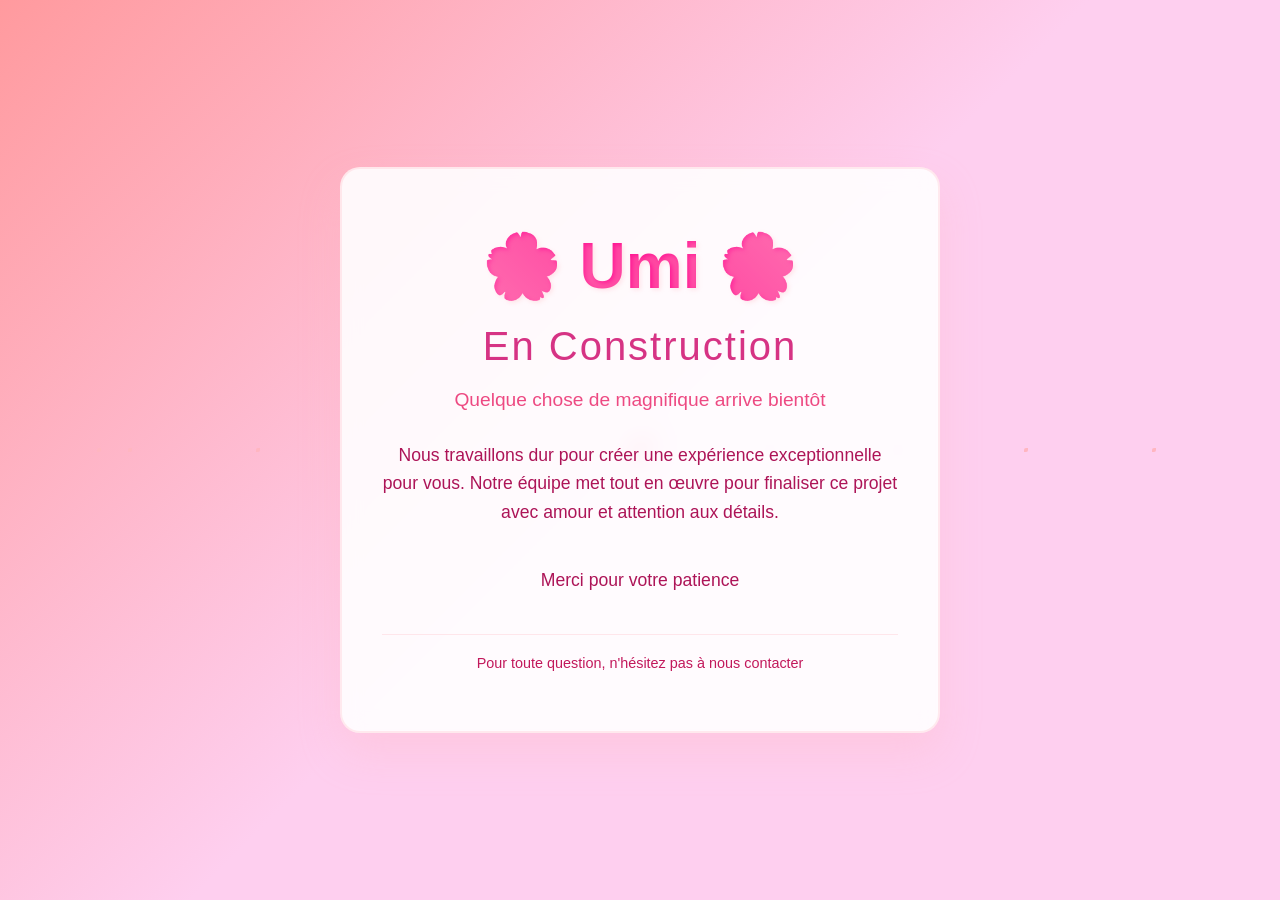
==== index.html @ a0eea5e6 "meta" ====
<!DOCTYPE html>
<html lang="fr">
	<head>
		<meta charset="UTF-8" />
		<meta name="viewport" content="width=device-width, initial-scale=1.0" />
		<title>Umi - En Construction</title>
		<style>
			* {
				margin: 0;
				padding: 0;
				box-sizing: border-box;
			}

			body {
				font-family: "Arial", sans-serif;
				background: linear-gradient(
					135deg,
					#ff9a9e 0%,
					#fecfef 50%,
					#fecfef 100%
				);
				min-height: 100vh;
				display: flex;
				align-items: center;
				justify-content: center;
				overflow: hidden;
				position: relative;
			}

			/* Cerisiers en fleurs animés */
			.cherry-blossom {
				position: absolute;
				width: 4px;
				height: 4px;
				background: #ffb6c1;
				border-radius: 50% 0 50% 0;
				animation: fall 10s linear infinite;
			}

			@keyframes fall {
				0% {
					transform: translateY(-100vh) rotate(0deg);
					opacity: 1;
				}
				100% {
					transform: translateY(100vh) rotate(360deg);
					opacity: 0;
				}
			}

			.container {
				text-align: center;
				background: rgba(255, 255, 255, 0.9);
				padding: 60px 40px;
				border-radius: 20px;
				box-shadow: 0 20px 40px rgba(255, 182, 193, 0.3);
				backdrop-filter: blur(10px);
				border: 2px solid rgba(255, 192, 203, 0.3);
				max-width: 600px;
				width: 90%;
				position: relative;
				z-index: 10;
			}

			.logo {
				font-size: 4rem;
				font-weight: bold;
				background: linear-gradient(45deg, #ff69b4, #ff1493, #ff69b4);
				-webkit-background-clip: text;
				-webkit-text-fill-color: transparent;
				background-clip: text;
				margin-bottom: 20px;
				text-shadow: 2px 2px 4px rgba(255, 182, 193, 0.3);
			}

			.title {
				font-size: 2.5rem;
				color: #d63384;
				margin-bottom: 20px;
				font-weight: 300;
				letter-spacing: 2px;
			}

			.subtitle {
				font-size: 1.2rem;
				color: #e91e63;
				margin-bottom: 30px;
				opacity: 0.8;
			}

			.construction-text {
				font-size: 1.1rem;
				color: #ad1457;
				line-height: 1.6;
				margin-bottom: 40px;
			}

			.loading-dots {
				display: inline-block;
			}

			.loading-dots::after {
				content: "";
				animation: dots 2s infinite;
			}

			@keyframes dots {
				0%,
				20% {
					content: "";
				}
				40% {
					content: ".";
				}
				60% {
					content: "..";
				}
				80%,
				100% {
					content: "...";
				}
			}

			.flower {
				position: absolute;
				width: 30px;
				height: 30px;
				background: radial-gradient(circle, #ffb6c1 0%, #ff69b4 100%);
				border-radius: 50% 0 50% 0;
				animation: float 6s ease-in-out infinite;
			}

			.flower:nth-child(1) {
				top: 10%;
				left: 10%;
				animation-delay: 0s;
			}

			.flower:nth-child(2) {
				top: 20%;
				right: 15%;
				animation-delay: 2s;
			}

			.flower:nth-child(3) {
				bottom: 15%;
				left: 20%;
				animation-delay: 4s;
			}

			.flower:nth-child(4) {
				bottom: 25%;
				right: 10%;
				animation-delay: 1s;
			}

			@keyframes float {
				0%,
				100% {
					transform: translateY(0px) rotate(0deg);
				}
				50% {
					transform: translateY(-20px) rotate(180deg);
				}
			}

			.contact-info {
				font-size: 0.9rem;
				color: #c2185b;
				margin-top: 30px;
				padding-top: 20px;
				border-top: 1px solid rgba(255, 182, 193, 0.3);
			}

			@media (max-width: 768px) {
				.container {
					padding: 40px 20px;
					margin: 20px;
				}

				.logo {
					font-size: 3rem;
				}

				.title {
					font-size: 2rem;
				}
			}
		</style>
	</head>
	<body>
		<!-- Pétales de cerisier animés -->
		<div
			class="cherry-blossom"
			style="left: 10%; animation-delay: 0s"
		></div>
		<div
			class="cherry-blossom"
			style="left: 20%; animation-delay: 2s"
		></div>
		<div
			class="cherry-blossom"
			style="left: 30%; animation-delay: 4s"
		></div>
		<div
			class="cherry-blossom"
			style="left: 40%; animation-delay: 6s"
		></div>
		<div
			class="cherry-blossom"
			style="left: 50%; animation-delay: 8s"
		></div>
		<div
			class="cherry-blossom"
			style="left: 60%; animation-delay: 1s"
		></div>
		<div
			class="cherry-blossom"
			style="left: 70%; animation-delay: 3s"
		></div>
		<div
			class="cherry-blossom"
			style="left: 80%; animation-delay: 5s"
		></div>
		<div
			class="cherry-blossom"
			style="left: 90%; animation-delay: 7s"
		></div>

		<!-- Fleurs décoratives -->
		<div class="flower"></div>
		<div class="flower"></div>
		<div class="flower"></div>
		<div class="flower"></div>

		<div class="container">
			<div class="logo">🌸 Umi 🌸</div>
			<h1 class="title">En Construction</h1>
			<p class="subtitle">Quelque chose de magnifique arrive bientôt</p>
			<p class="construction-text">
				Nous travaillons dur pour créer une expérience exceptionnelle
				pour vous. Notre équipe met tout en œuvre pour finaliser ce
				projet avec amour et attention aux détails.
			</p>
			<p class="construction-text">
				Merci pour votre patience<span class="loading-dots"></span>
			</p>
			<div class="contact-info">
				<p>Pour toute question, n'hésitez pas à nous contacter</p>
			</div>
		</div>

		<script>
			// Créer plus de pétales de cerisier dynamiquement
			function createCherryBlossom() {
				const blossom = document.createElement("div");
				blossom.className = "cherry-blossom";
				blossom.style.left = Math.random() * 100 + "%";
				blossom.style.animationDelay = Math.random() * 10 + "s";
				blossom.style.animationDuration = Math.random() * 5 + 8 + "s";
				document.body.appendChild(blossom);

				// Supprimer l'élément après l'animation
				setTimeout(() => {
					blossom.remove();
				}, 15000);
			}

			// Créer de nouveaux pétales toutes les 2 secondes
			setInterval(createCherryBlossom, 2000);
		</script>
	</body>
</html>
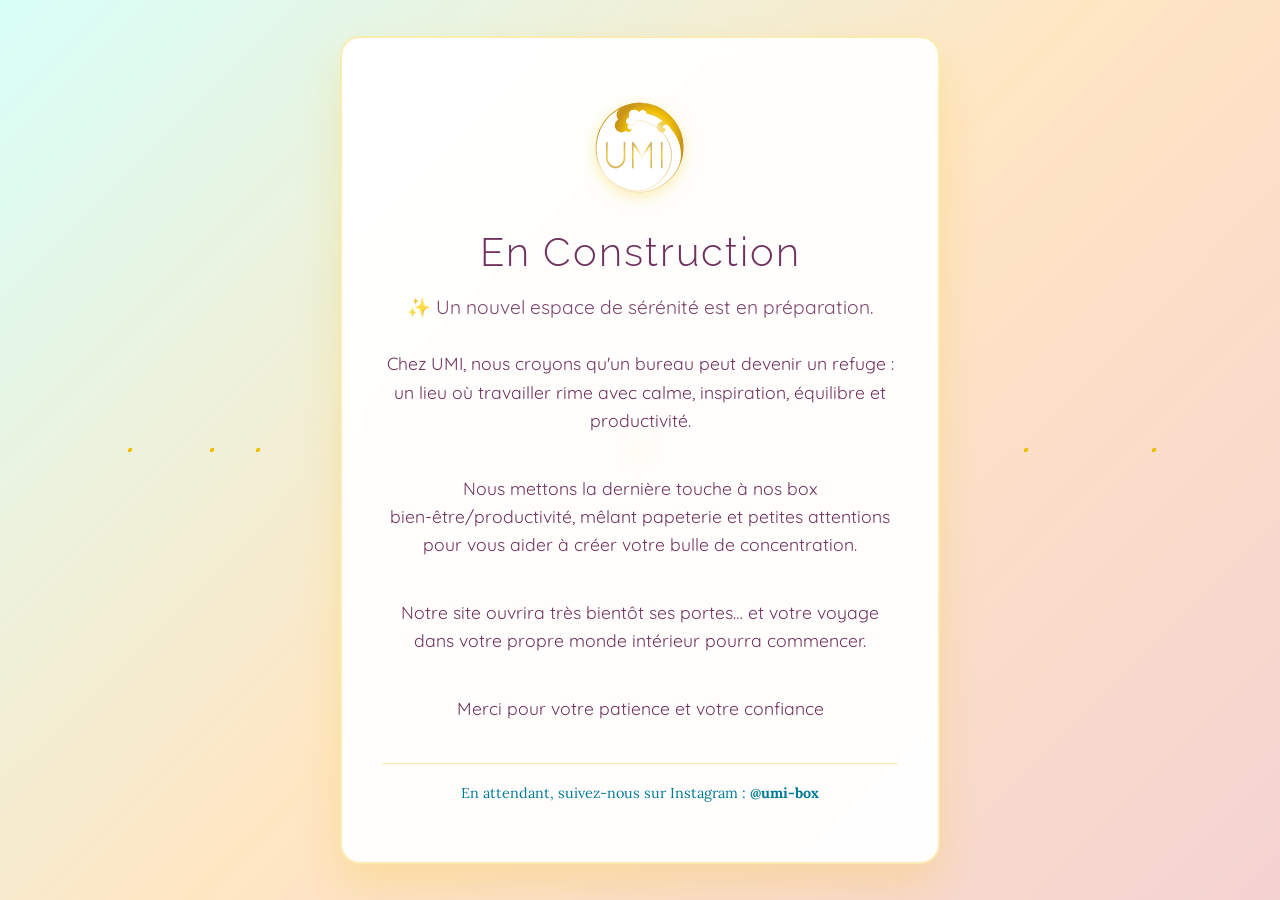
==== commit d475082e: "meta" ====
--- a/index.html
+++ b/index.html
@@ -4,6 +4,12 @@
 		<meta charset="UTF-8" />
 		<meta name="viewport" content="width=device-width, initial-scale=1.0" />
 		<title>Umi - En Construction</title>
+		<link rel="preconnect" href="https://fonts.googleapis.com" />
+		<link rel="preconnect" href="https://fonts.gstatic.com" crossorigin />
+		<link
+			href="https://fonts.googleapis.com/css2?family=Raleway:wght@300;400;500;600&family=Quicksand:wght@300;400;500;600&family=Lora:wght@400;500;600&display=swap"
+			rel="stylesheet"
+		/>
 		<style>
 			* {
 				margin: 0;
@@ -12,12 +18,12 @@
 			}
 
 			body {
-				font-family: "Arial", sans-serif;
+				font-family: "Quicksand", sans-serif;
 				background: linear-gradient(
 					135deg,
-					#ff9a9e 0%,
-					#fecfef 50%,
-					#fecfef 100%
+					#d8fff9 0%,
+					#ffe6c3 50%,
+					#f5d2d2 100%
 				);
 				min-height: 100vh;
 				display: flex;
@@ -27,12 +33,12 @@
 				position: relative;
 			}
 
-			/* Cerisiers en fleurs animés */
+			/* Pétales dorés animés */
 			.cherry-blossom {
 				position: absolute;
 				width: 4px;
 				height: 4px;
-				background: #ffb6c1;
+				background: #f0bf00;
 				border-radius: 50% 0 50% 0;
 				animation: fall 10s linear infinite;
 			}
@@ -50,32 +56,35 @@
 
 			.container {
 				text-align: center;
-				background: rgba(255, 255, 255, 0.9);
+				background: rgba(255, 255, 255, 0.95);
 				padding: 60px 40px;
 				border-radius: 20px;
-				box-shadow: 0 20px 40px rgba(255, 182, 193, 0.3);
+				box-shadow: 0 20px 40px rgba(240, 191, 0, 0.2);
 				backdrop-filter: blur(10px);
-				border: 2px solid rgba(255, 192, 203, 0.3);
+				border: 2px solid rgba(240, 191, 0, 0.3);
 				max-width: 600px;
 				width: 90%;
 				position: relative;
 				z-index: 10;
 			}
 
-			.logo {
-				font-size: 4rem;
-				font-weight: bold;
-				background: linear-gradient(45deg, #ff69b4, #ff1493, #ff69b4);
-				-webkit-background-clip: text;
-				-webkit-text-fill-color: transparent;
-				background-clip: text;
-				margin-bottom: 20px;
-				text-shadow: 2px 2px 4px rgba(255, 182, 193, 0.3);
+			.logo-container {
+				display: flex;
+				align-items: center;
+				justify-content: center;
+				margin-bottom: 30px;
+			}
+
+			.logo-svg {
+				width: 100px;
+				height: 100px;
+				filter: drop-shadow(0 4px 8px rgba(240, 191, 0, 0.3));
 			}
 
 			.title {
+				font-family: "Raleway", sans-serif;
 				font-size: 2.5rem;
-				color: #d63384;
+				color: #71325f;
 				margin-bottom: 20px;
 				font-weight: 300;
 				letter-spacing: 2px;
@@ -83,14 +92,14 @@
 
 			.subtitle {
 				font-size: 1.2rem;
-				color: #e91e63;
+				color: #71325f;
 				margin-bottom: 30px;
-				opacity: 0.8;
+				opacity: 0.9;
 			}
 
 			.construction-text {
 				font-size: 1.1rem;
-				color: #ad1457;
+				color: #71325f;
 				line-height: 1.6;
 				margin-bottom: 40px;
 			}
@@ -125,7 +134,7 @@
 				position: absolute;
 				width: 30px;
 				height: 30px;
-				background: radial-gradient(circle, #ffb6c1 0%, #ff69b4 100%);
+				background: radial-gradient(circle, #f0bf00 0%, #c9961a 100%);
 				border-radius: 50% 0 50% 0;
 				animation: float 6s ease-in-out infinite;
 			}
@@ -165,11 +174,12 @@
 			}
 
 			.contact-info {
+				font-family: "Lora", serif;
 				font-size: 0.9rem;
-				color: #c2185b;
+				color: #007a99;
 				margin-top: 30px;
 				padding-top: 20px;
-				border-top: 1px solid rgba(255, 182, 193, 0.3);
+				border-top: 1px solid rgba(240, 191, 0, 0.3);
 			}
 
 			@media (max-width: 768px) {
@@ -178,8 +188,9 @@
 					margin: 20px;
 				}
 
-				.logo {
-					font-size: 3rem;
+				.logo-svg {
+					width: 80px;
+					height: 80px;
 				}
 
 				.title {
@@ -189,7 +200,7 @@
 		</style>
 	</head>
 	<body>
-		<!-- Pétales de cerisier animés -->
+		<!-- Pétales dorés animés -->
 		<div
 			class="cherry-blossom"
 			style="left: 10%; animation-delay: 0s"
@@ -227,31 +238,49 @@
 			style="left: 90%; animation-delay: 7s"
 		></div>
 
-		<!-- Fleurs décoratives -->
+		<!-- Éléments décoratifs dorés -->
 		<div class="flower"></div>
 		<div class="flower"></div>
 		<div class="flower"></div>
 		<div class="flower"></div>
 
 		<div class="container">
-			<div class="logo">🌸 Umi 🌸</div>
+			<div class="logo-container">
+				<img src="logo.svg" alt="UMI Logo" class="logo-svg" />
+			</div>
 			<h1 class="title">En Construction</h1>
-			<p class="subtitle">Quelque chose de magnifique arrive bientôt</p>
+			<p class="subtitle">
+				✨ Un nouvel espace de sérénité est en préparation.
+			</p>
 			<p class="construction-text">
-				Nous travaillons dur pour créer une expérience exceptionnelle
-				pour vous. Notre équipe met tout en œuvre pour finaliser ce
-				projet avec amour et attention aux détails.
+				Chez UMI, nous croyons qu'un bureau peut devenir un refuge : un
+				lieu où travailler rime avec calme, inspiration, équilibre et
+				productivité.
 			</p>
 			<p class="construction-text">
-				Merci pour votre patience<span class="loading-dots"></span>
+				Nous mettons la dernière touche à nos box
+				bien-être/productivité, mêlant papeterie et petites attentions
+				pour vous aider à créer votre bulle de concentration.
+			</p>
+			<p class="construction-text">
+				Notre site ouvrira très bientôt ses portes… et votre voyage dans
+				votre propre monde intérieur pourra commencer.
+			</p>
+			<p class="construction-text">
+				Merci pour votre patience et votre confiance<span
+					class="loading-dots"
+				></span>
 			</p>
 			<div class="contact-info">
-				<p>Pour toute question, n'hésitez pas à nous contacter</p>
+				<p>
+					En attendant, suivez-nous sur Instagram :
+					<strong>@umi-box</strong>
+				</p>
 			</div>
 		</div>
 
 		<script>
-			// Créer plus de pétales de cerisier dynamiquement
+			// Créer plus de pétales dorés dynamiquement
 			function createCherryBlossom() {
 				const blossom = document.createElement("div");
 				blossom.className = "cherry-blossom";
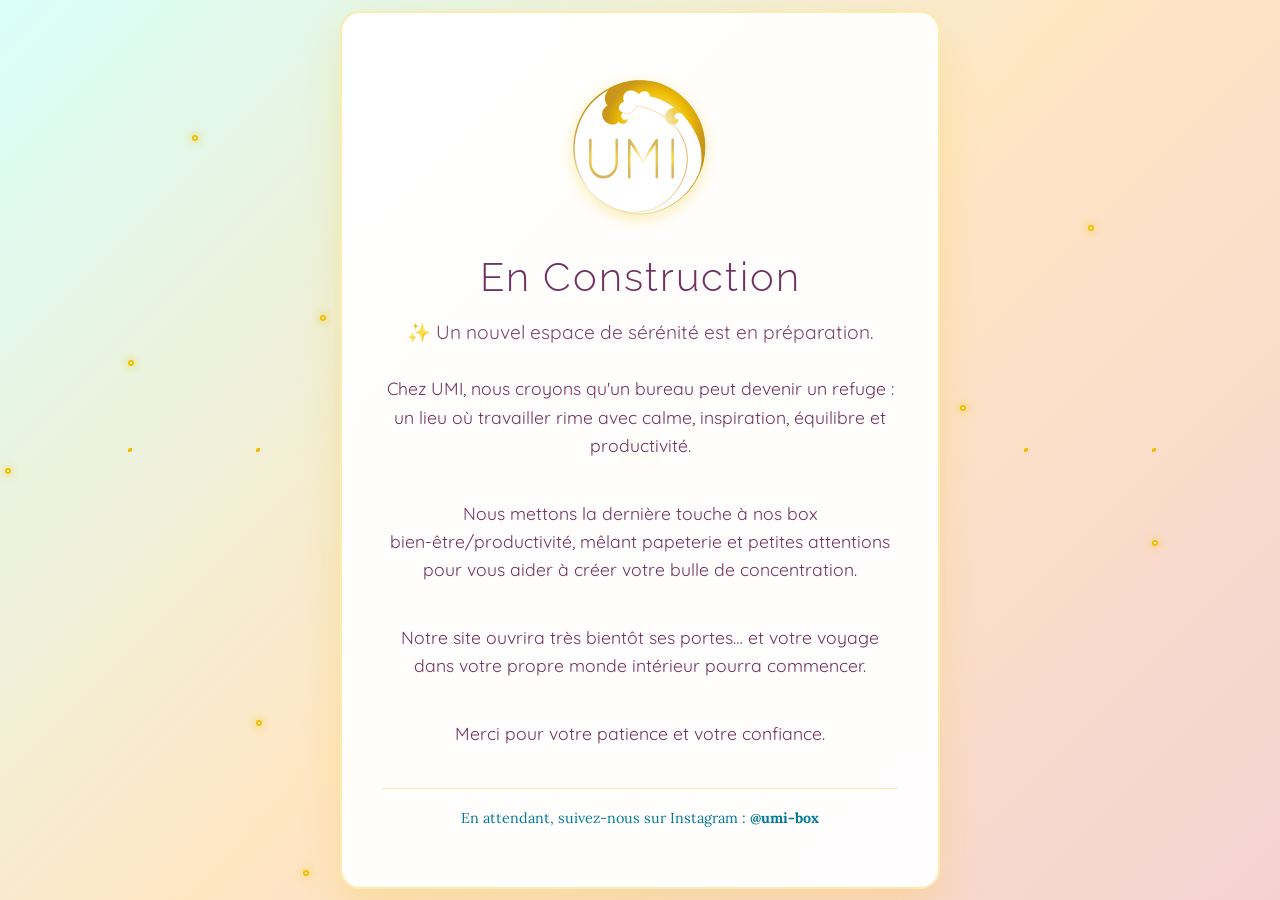
==== commit 924c040e: "meta" ====
--- a/index.html
+++ b/index.html
@@ -29,7 +29,6 @@
 				display: flex;
 				align-items: center;
 				justify-content: center;
-				overflow: hidden;
 				position: relative;
 			}
 
@@ -41,6 +40,41 @@
 				background: #f0bf00;
 				border-radius: 50% 0 50% 0;
 				animation: fall 10s linear infinite;
+			}
+
+			/* Sparkles scintillants */
+			.sparkle {
+				position: absolute;
+				width: 6px;
+				height: 6px;
+				background: #f0bf00;
+				border-radius: 50%;
+				animation: sparkle 3s ease-in-out infinite;
+				box-shadow: 0 0 10px #f0bf00;
+			}
+
+			.sparkle::before {
+				content: "";
+				position: absolute;
+				width: 2px;
+				height: 2px;
+				background: #fff;
+				border-radius: 50%;
+				top: 50%;
+				left: 50%;
+				transform: translate(-50%, -50%);
+			}
+
+			@keyframes sparkle {
+				0%,
+				100% {
+					opacity: 0;
+					transform: scale(0.5);
+				}
+				50% {
+					opacity: 1;
+					transform: scale(1.2);
+				}
 			}
 
 			@keyframes fall {
@@ -76,8 +110,8 @@
 			}
 
 			.logo-svg {
-				width: 100px;
-				height: 100px;
+				width: 150px;
+				height: 150px;
 				filter: drop-shadow(0 4px 8px rgba(240, 191, 0, 0.3));
 			}
 
@@ -189,8 +223,8 @@
 				}
 
 				.logo-svg {
-					width: 80px;
-					height: 80px;
+					width: 120px;
+					height: 120px;
 				}
 
 				.title {
@@ -236,6 +270,56 @@
 		<div
 			class="cherry-blossom"
 			style="left: 90%; animation-delay: 7s"
+		></div>
+
+		<!-- Sparkles scintillants -->
+		<div
+			class="sparkle"
+			style="top: 15%; left: 15%; animation-delay: 0s"
+		></div>
+		<div
+			class="sparkle"
+			style="top: 25%; left: 85%; animation-delay: 1s"
+		></div>
+		<div
+			class="sparkle"
+			style="top: 35%; left: 25%; animation-delay: 2s"
+		></div>
+		<div
+			class="sparkle"
+			style="top: 45%; left: 75%; animation-delay: 0.5s"
+		></div>
+		<div
+			class="sparkle"
+			style="top: 55%; left: 35%; animation-delay: 1.5s"
+		></div>
+		<div
+			class="sparkle"
+			style="top: 65%; left: 65%; animation-delay: 2.5s"
+		></div>
+		<div
+			class="sparkle"
+			style="top: 75%; left: 45%; animation-delay: 0.8s"
+		></div>
+		<div
+			class="sparkle"
+			style="top: 85%; left: 55%; animation-delay: 1.8s"
+		></div>
+		<div
+			class="sparkle"
+			style="top: 20%; left: 50%; animation-delay: 2.2s"
+		></div>
+		<div
+			class="sparkle"
+			style="top: 40%; left: 10%; animation-delay: 1.2s"
+		></div>
+		<div
+			class="sparkle"
+			style="top: 60%; left: 90%; animation-delay: 0.3s"
+		></div>
+		<div
+			class="sparkle"
+			style="top: 80%; left: 20%; animation-delay: 2.8s"
 		></div>
 
 		<!-- Éléments décoratifs dorés -->
@@ -267,9 +351,7 @@
 				votre propre monde intérieur pourra commencer.
 			</p>
 			<p class="construction-text">
-				Merci pour votre patience et votre confiance<span
-					class="loading-dots"
-				></span>
+				Merci pour votre patience et votre confiance.
 			</p>
 			<div class="contact-info">
 				<p>
@@ -295,8 +377,27 @@
 				}, 15000);
 			}
 
+			// Créer de nouveaux sparkles dynamiquement
+			function createSparkle() {
+				const sparkle = document.createElement("div");
+				sparkle.className = "sparkle";
+				sparkle.style.left = Math.random() * 100 + "%";
+				sparkle.style.top = Math.random() * 100 + "%";
+				sparkle.style.animationDelay = Math.random() * 3 + "s";
+				sparkle.style.animationDuration = Math.random() * 2 + 2 + "s";
+				document.body.appendChild(sparkle);
+
+				// Supprimer l'élément après l'animation
+				setTimeout(() => {
+					sparkle.remove();
+				}, 5000);
+			}
+
 			// Créer de nouveaux pétales toutes les 2 secondes
 			setInterval(createCherryBlossom, 2000);
+
+			// Créer de nouveaux sparkles toutes les 800ms
+			setInterval(createSparkle, 800);
 		</script>
 	</body>
 </html>
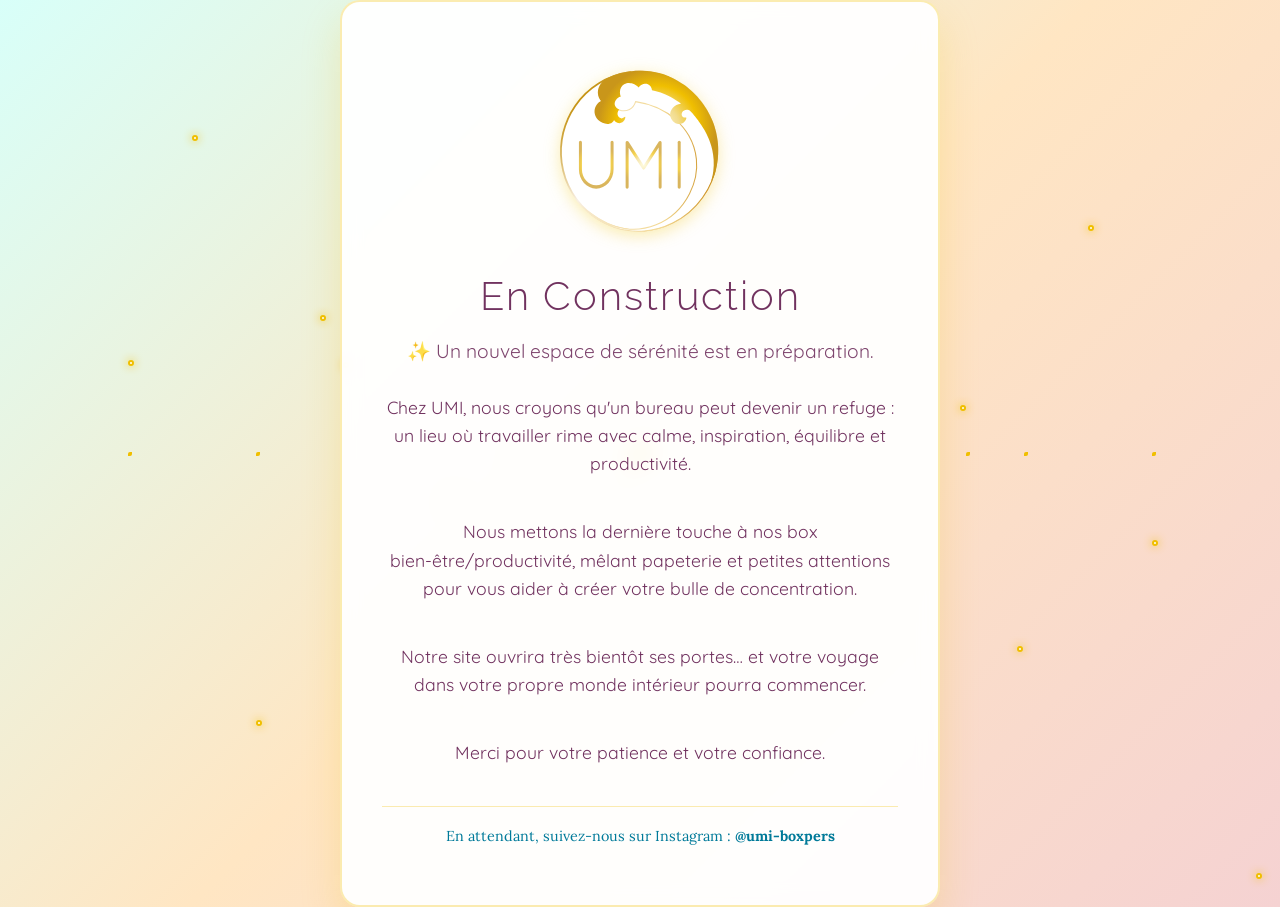
==== commit 14271d28: "meta" ====
--- a/index.html
+++ b/index.html
@@ -34,23 +34,27 @@
 
 			/* Pétales dorés animés */
 			.cherry-blossom {
-				position: absolute;
+				position: fixed;
 				width: 4px;
 				height: 4px;
 				background: #f0bf00;
 				border-radius: 50% 0 50% 0;
 				animation: fall 10s linear infinite;
+				pointer-events: none;
+				z-index: 1;
 			}
 
 			/* Sparkles scintillants */
 			.sparkle {
-				position: absolute;
+				position: fixed;
 				width: 6px;
 				height: 6px;
 				background: #f0bf00;
 				border-radius: 50%;
 				animation: sparkle 3s ease-in-out infinite;
 				box-shadow: 0 0 10px #f0bf00;
+				pointer-events: none;
+				z-index: 1;
 			}
 
 			.sparkle::before {
@@ -110,8 +114,8 @@
 			}
 
 			.logo-svg {
-				width: 150px;
-				height: 150px;
+				width: 180px;
+				height: 180px;
 				filter: drop-shadow(0 4px 8px rgba(240, 191, 0, 0.3));
 			}
 
@@ -165,12 +169,14 @@
 			}
 
 			.flower {
-				position: absolute;
+				position: fixed;
 				width: 30px;
 				height: 30px;
 				background: radial-gradient(circle, #f0bf00 0%, #c9961a 100%);
 				border-radius: 50% 0 50% 0;
 				animation: float 6s ease-in-out infinite;
+				pointer-events: none;
+				z-index: 1;
 			}
 
 			.flower:nth-child(1) {
@@ -223,8 +229,8 @@
 				}
 
 				.logo-svg {
-					width: 120px;
-					height: 120px;
+					width: 140px;
+					height: 140px;
 				}
 
 				.title {
@@ -356,7 +362,7 @@
 			<div class="contact-info">
 				<p>
 					En attendant, suivez-nous sur Instagram :
-					<strong>@umi-box</strong>
+					<strong>@umi-boxpers</strong>
 				</p>
 			</div>
 		</div>
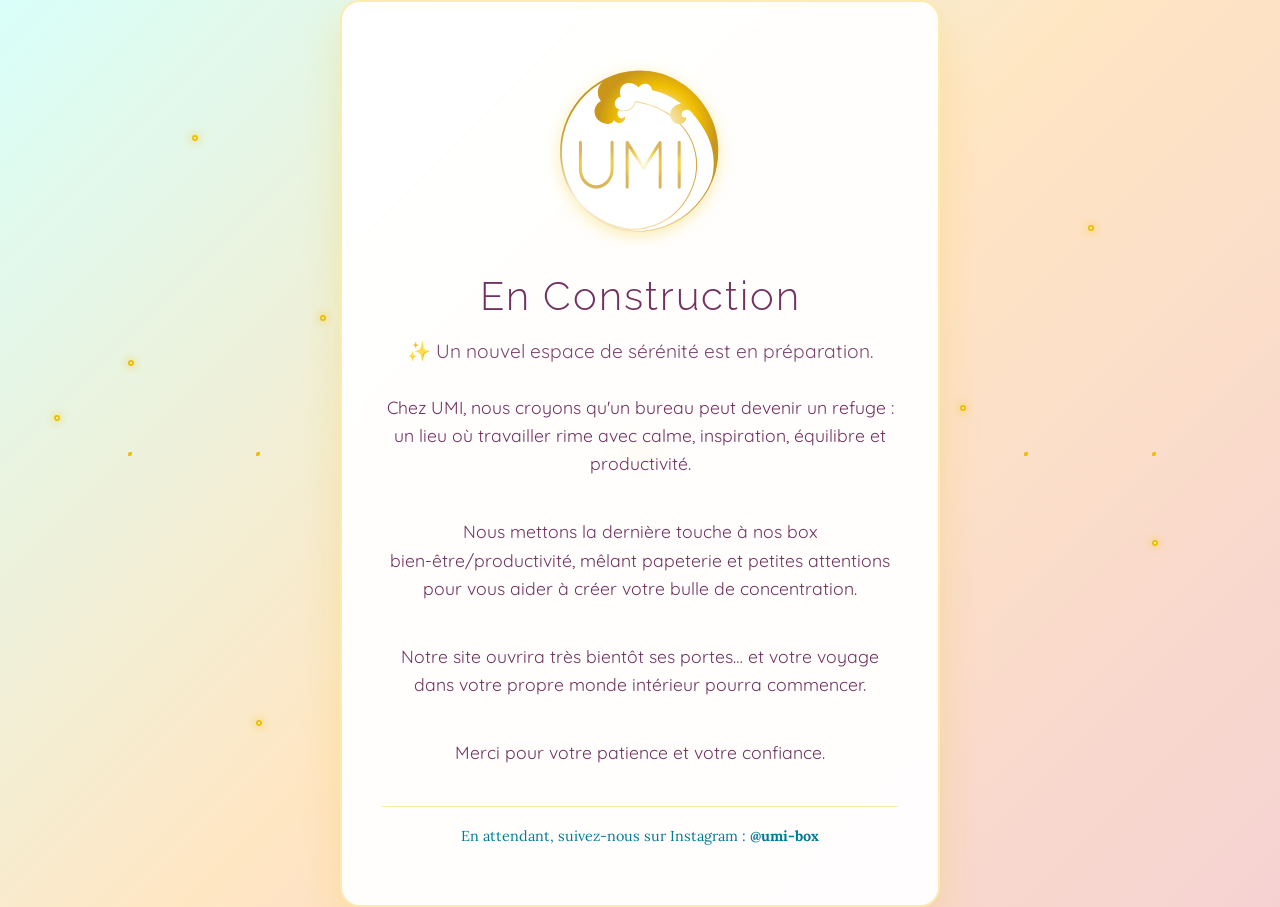
==== commit aca6d18f: "meta" ====
--- a/index.html
+++ b/index.html
@@ -362,7 +362,7 @@
 			<div class="contact-info">
 				<p>
 					En attendant, suivez-nous sur Instagram :
-					<strong>@umi-boxpers</strong>
+					<strong>@umi-box</strong>
 				</p>
 			</div>
 		</div>
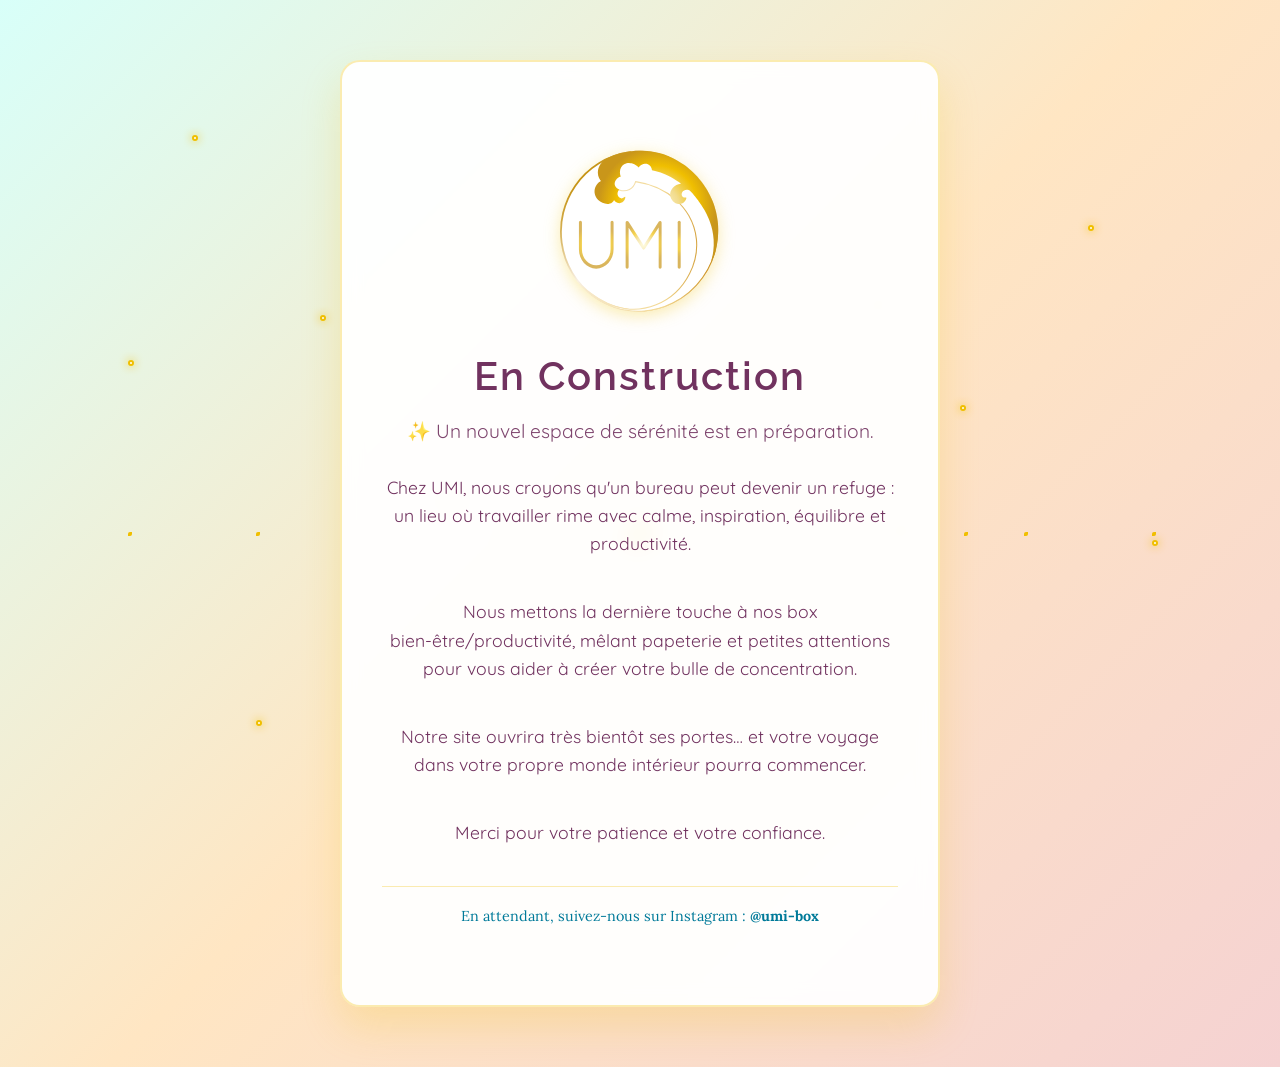
==== commit 3ad26060: "meta" ====
--- a/index.html
+++ b/index.html
@@ -30,6 +30,7 @@
 				align-items: center;
 				justify-content: center;
 				position: relative;
+				padding: 60px 20px;
 			}
 
 			/* Pétales dorés animés */
@@ -95,7 +96,7 @@
 			.container {
 				text-align: center;
 				background: rgba(255, 255, 255, 0.95);
-				padding: 60px 40px;
+				padding: 80px 40px 80px 40px;
 				border-radius: 20px;
 				box-shadow: 0 20px 40px rgba(240, 191, 0, 0.2);
 				backdrop-filter: blur(10px);
@@ -124,7 +125,7 @@
 				font-size: 2.5rem;
 				color: #71325f;
 				margin-bottom: 20px;
-				font-weight: 300;
+				font-weight: 600;
 				letter-spacing: 2px;
 			}
 
@@ -223,9 +224,13 @@
 			}
 
 			@media (max-width: 768px) {
+				body {
+					padding: 40px 15px;
+				}
+
 				.container {
-					padding: 40px 20px;
-					margin: 20px;
+					padding: 60px 20px 60px 20px;
+					margin: 0;
 				}
 
 				.logo-svg {
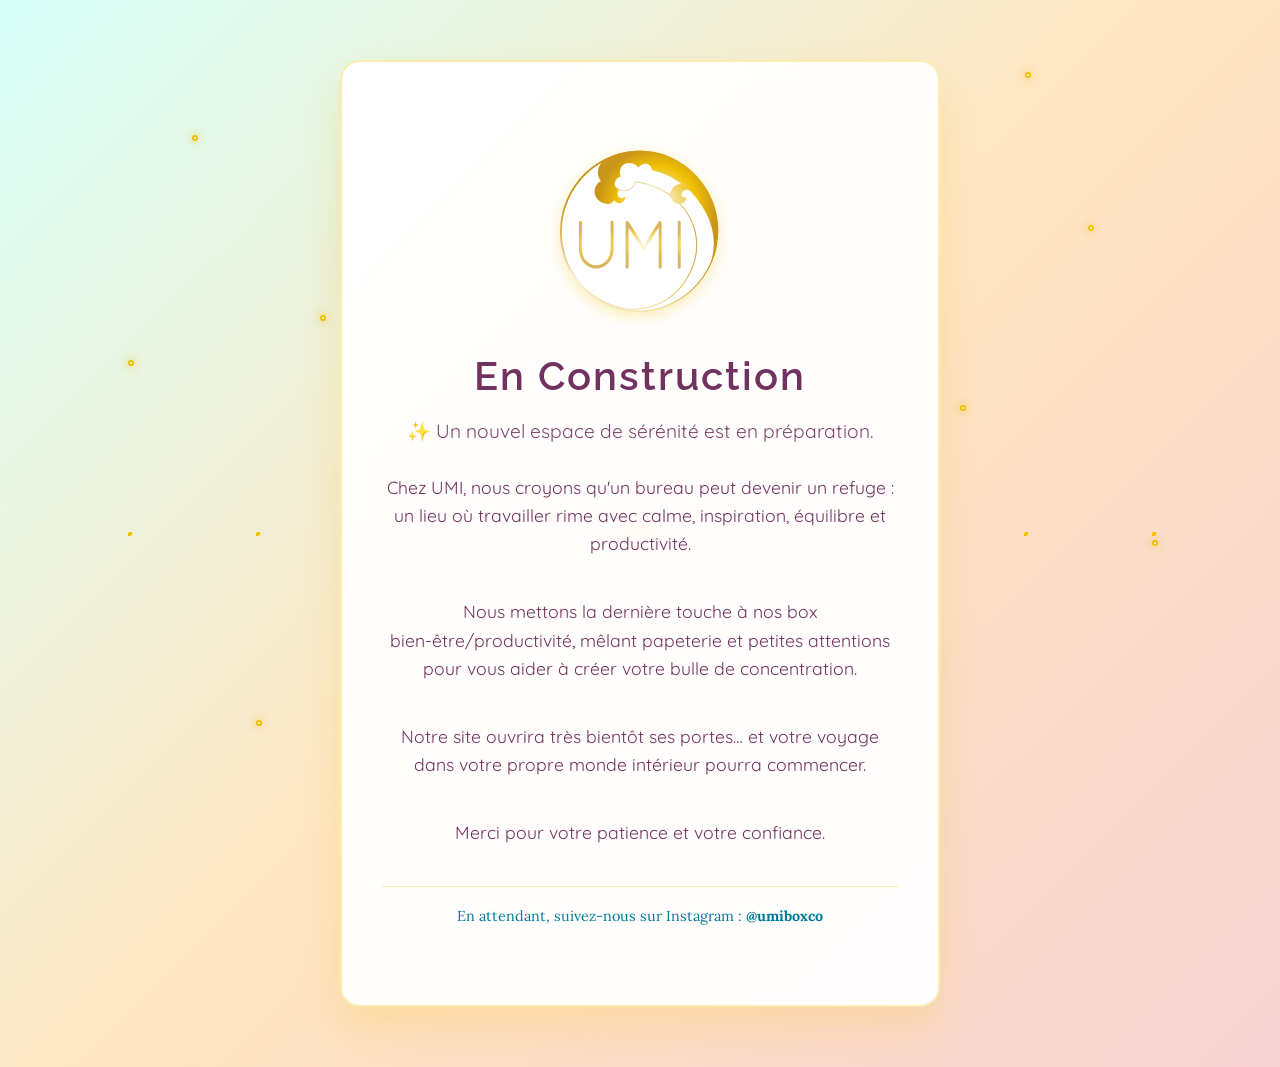
==== commit a0916d9d: "f" ====
--- a/index.html
+++ b/index.html
@@ -1,414 +1,368 @@
 <!DOCTYPE html>
 <html lang="fr">
-	<head>
-		<meta charset="UTF-8" />
-		<meta name="viewport" content="width=device-width, initial-scale=1.0" />
-		<title>Umi - En Construction</title>
-		<link rel="preconnect" href="https://fonts.googleapis.com" />
-		<link rel="preconnect" href="https://fonts.gstatic.com" crossorigin />
-		<link
-			href="https://fonts.googleapis.com/css2?family=Raleway:wght@300;400;500;600&family=Quicksand:wght@300;400;500;600&family=Lora:wght@400;500;600&display=swap"
-			rel="stylesheet"
-		/>
-		<style>
-			* {
-				margin: 0;
-				padding: 0;
-				box-sizing: border-box;
-			}
-
-			body {
-				font-family: "Quicksand", sans-serif;
-				background: linear-gradient(
-					135deg,
+
+<head>
+	<meta charset="UTF-8" />
+	<meta name="viewport" content="width=device-width, initial-scale=1.0" />
+	<title>Umi - En Construction</title>
+	<link rel="preconnect" href="https://fonts.googleapis.com" />
+	<link rel="preconnect" href="https://fonts.gstatic.com" crossorigin />
+	<link
+		href="https://fonts.googleapis.com/css2?family=Raleway:wght@300;400;500;600&family=Quicksand:wght@300;400;500;600&family=Lora:wght@400;500;600&display=swap"
+		rel="stylesheet" />
+
+	<!-- Privacy-friendly analytics by Plausible -->
+	<script async src="https://plausible.io/js/pa-QYfDeTM0fi3VLkFNxOoc6.js"></script>
+	<script>
+		window.plausible = window.plausible || function () { (plausible.q = plausible.q || []).push(arguments) }, plausible.init = plausible.init || function (i) { plausible.o = i || {} };
+		plausible.init()
+	</script>
+
+	<style>
+		* {
+			margin: 0;
+			padding: 0;
+			box-sizing: border-box;
+		}
+
+		body {
+			font-family: "Quicksand", sans-serif;
+			background: linear-gradient(135deg,
 					#d8fff9 0%,
 					#ffe6c3 50%,
-					#f5d2d2 100%
-				);
-				min-height: 100vh;
-				display: flex;
-				align-items: center;
-				justify-content: center;
-				position: relative;
-				padding: 60px 20px;
-			}
-
-			/* Pétales dorés animés */
-			.cherry-blossom {
-				position: fixed;
-				width: 4px;
-				height: 4px;
-				background: #f0bf00;
-				border-radius: 50% 0 50% 0;
-				animation: fall 10s linear infinite;
-				pointer-events: none;
-				z-index: 1;
-			}
-
-			/* Sparkles scintillants */
-			.sparkle {
-				position: fixed;
-				width: 6px;
-				height: 6px;
-				background: #f0bf00;
-				border-radius: 50%;
-				animation: sparkle 3s ease-in-out infinite;
-				box-shadow: 0 0 10px #f0bf00;
-				pointer-events: none;
-				z-index: 1;
-			}
-
-			.sparkle::before {
+					#f5d2d2 100%);
+			min-height: 100vh;
+			display: flex;
+			align-items: center;
+			justify-content: center;
+			position: relative;
+			padding: 60px 20px;
+		}
+
+		/* Pétales dorés animés */
+		.cherry-blossom {
+			position: fixed;
+			width: 4px;
+			height: 4px;
+			background: #f0bf00;
+			border-radius: 50% 0 50% 0;
+			animation: fall 10s linear infinite;
+			pointer-events: none;
+			z-index: 1;
+		}
+
+		/* Sparkles scintillants */
+		.sparkle {
+			position: fixed;
+			width: 6px;
+			height: 6px;
+			background: #f0bf00;
+			border-radius: 50%;
+			animation: sparkle 3s ease-in-out infinite;
+			box-shadow: 0 0 10px #f0bf00;
+			pointer-events: none;
+			z-index: 1;
+		}
+
+		.sparkle::before {
+			content: "";
+			position: absolute;
+			width: 2px;
+			height: 2px;
+			background: #fff;
+			border-radius: 50%;
+			top: 50%;
+			left: 50%;
+			transform: translate(-50%, -50%);
+		}
+
+		@keyframes sparkle {
+
+			0%,
+			100% {
+				opacity: 0;
+				transform: scale(0.5);
+			}
+
+			50% {
+				opacity: 1;
+				transform: scale(1.2);
+			}
+		}
+
+		@keyframes fall {
+			0% {
+				transform: translateY(-100vh) rotate(0deg);
+				opacity: 1;
+			}
+
+			100% {
+				transform: translateY(100vh) rotate(360deg);
+				opacity: 0;
+			}
+		}
+
+		.container {
+			text-align: center;
+			background: rgba(255, 255, 255, 0.95);
+			padding: 80px 40px 80px 40px;
+			border-radius: 20px;
+			box-shadow: 0 20px 40px rgba(240, 191, 0, 0.2);
+			backdrop-filter: blur(10px);
+			border: 2px solid rgba(240, 191, 0, 0.3);
+			max-width: 600px;
+			width: 90%;
+			position: relative;
+			z-index: 10;
+		}
+
+		.logo-container {
+			display: flex;
+			align-items: center;
+			justify-content: center;
+			margin-bottom: 30px;
+		}
+
+		.logo-svg {
+			width: 180px;
+			height: 180px;
+			filter: drop-shadow(0 4px 8px rgba(240, 191, 0, 0.3));
+		}
+
+		.title {
+			font-family: "Raleway", sans-serif;
+			font-size: 2.5rem;
+			color: #71325f;
+			margin-bottom: 20px;
+			font-weight: 600;
+			letter-spacing: 2px;
+		}
+
+		.subtitle {
+			font-size: 1.2rem;
+			color: #71325f;
+			margin-bottom: 30px;
+			opacity: 0.9;
+		}
+
+		.construction-text {
+			font-size: 1.1rem;
+			color: #71325f;
+			line-height: 1.6;
+			margin-bottom: 40px;
+		}
+
+		.loading-dots {
+			display: inline-block;
+		}
+
+		.loading-dots::after {
+			content: "";
+			animation: dots 2s infinite;
+		}
+
+		@keyframes dots {
+
+			0%,
+			20% {
 				content: "";
-				position: absolute;
-				width: 2px;
-				height: 2px;
-				background: #fff;
-				border-radius: 50%;
-				top: 50%;
-				left: 50%;
-				transform: translate(-50%, -50%);
-			}
-
-			@keyframes sparkle {
-				0%,
-				100% {
-					opacity: 0;
-					transform: scale(0.5);
-				}
-				50% {
-					opacity: 1;
-					transform: scale(1.2);
-				}
-			}
-
-			@keyframes fall {
-				0% {
-					transform: translateY(-100vh) rotate(0deg);
-					opacity: 1;
-				}
-				100% {
-					transform: translateY(100vh) rotate(360deg);
-					opacity: 0;
-				}
+			}
+
+			40% {
+				content: ".";
+			}
+
+			60% {
+				content: "..";
+			}
+
+			80%,
+			100% {
+				content: "...";
+			}
+		}
+
+		.flower {
+			position: fixed;
+			width: 30px;
+			height: 30px;
+			background: radial-gradient(circle, #f0bf00 0%, #c9961a 100%);
+			border-radius: 50% 0 50% 0;
+			animation: float 6s ease-in-out infinite;
+			pointer-events: none;
+			z-index: 1;
+		}
+
+		.flower:nth-child(1) {
+			top: 10%;
+			left: 10%;
+			animation-delay: 0s;
+		}
+
+		.flower:nth-child(2) {
+			top: 20%;
+			right: 15%;
+			animation-delay: 2s;
+		}
+
+		.flower:nth-child(3) {
+			bottom: 15%;
+			left: 20%;
+			animation-delay: 4s;
+		}
+
+		.flower:nth-child(4) {
+			bottom: 25%;
+			right: 10%;
+			animation-delay: 1s;
+		}
+
+		@keyframes float {
+
+			0%,
+			100% {
+				transform: translateY(0px) rotate(0deg);
+			}
+
+			50% {
+				transform: translateY(-20px) rotate(180deg);
+			}
+		}
+
+		.contact-info {
+			font-family: "Lora", serif;
+			font-size: 0.9rem;
+			color: #007a99;
+			margin-top: 30px;
+			padding-top: 20px;
+			border-top: 1px solid rgba(240, 191, 0, 0.3);
+		}
+
+		@media (max-width: 768px) {
+			body {
+				padding: 40px 15px;
 			}
 
 			.container {
-				text-align: center;
-				background: rgba(255, 255, 255, 0.95);
-				padding: 80px 40px 80px 40px;
-				border-radius: 20px;
-				box-shadow: 0 20px 40px rgba(240, 191, 0, 0.2);
-				backdrop-filter: blur(10px);
-				border: 2px solid rgba(240, 191, 0, 0.3);
-				max-width: 600px;
-				width: 90%;
-				position: relative;
-				z-index: 10;
-			}
-
-			.logo-container {
-				display: flex;
-				align-items: center;
-				justify-content: center;
-				margin-bottom: 30px;
+				padding: 60px 20px 60px 20px;
+				margin: 0;
 			}
 
 			.logo-svg {
-				width: 180px;
-				height: 180px;
-				filter: drop-shadow(0 4px 8px rgba(240, 191, 0, 0.3));
+				width: 140px;
+				height: 140px;
 			}
 
 			.title {
-				font-family: "Raleway", sans-serif;
-				font-size: 2.5rem;
-				color: #71325f;
-				margin-bottom: 20px;
-				font-weight: 600;
-				letter-spacing: 2px;
-			}
-
-			.subtitle {
-				font-size: 1.2rem;
-				color: #71325f;
-				margin-bottom: 30px;
-				opacity: 0.9;
-			}
-
-			.construction-text {
-				font-size: 1.1rem;
-				color: #71325f;
-				line-height: 1.6;
-				margin-bottom: 40px;
-			}
-
-			.loading-dots {
-				display: inline-block;
-			}
-
-			.loading-dots::after {
-				content: "";
-				animation: dots 2s infinite;
-			}
-
-			@keyframes dots {
-				0%,
-				20% {
-					content: "";
-				}
-				40% {
-					content: ".";
-				}
-				60% {
-					content: "..";
-				}
-				80%,
-				100% {
-					content: "...";
-				}
-			}
-
-			.flower {
-				position: fixed;
-				width: 30px;
-				height: 30px;
-				background: radial-gradient(circle, #f0bf00 0%, #c9961a 100%);
-				border-radius: 50% 0 50% 0;
-				animation: float 6s ease-in-out infinite;
-				pointer-events: none;
-				z-index: 1;
-			}
-
-			.flower:nth-child(1) {
-				top: 10%;
-				left: 10%;
-				animation-delay: 0s;
-			}
-
-			.flower:nth-child(2) {
-				top: 20%;
-				right: 15%;
-				animation-delay: 2s;
-			}
-
-			.flower:nth-child(3) {
-				bottom: 15%;
-				left: 20%;
-				animation-delay: 4s;
-			}
-
-			.flower:nth-child(4) {
-				bottom: 25%;
-				right: 10%;
-				animation-delay: 1s;
-			}
-
-			@keyframes float {
-				0%,
-				100% {
-					transform: translateY(0px) rotate(0deg);
-				}
-				50% {
-					transform: translateY(-20px) rotate(180deg);
-				}
-			}
-
-			.contact-info {
-				font-family: "Lora", serif;
-				font-size: 0.9rem;
-				color: #007a99;
-				margin-top: 30px;
-				padding-top: 20px;
-				border-top: 1px solid rgba(240, 191, 0, 0.3);
-			}
-
-			@media (max-width: 768px) {
-				body {
-					padding: 40px 15px;
-				}
-
-				.container {
-					padding: 60px 20px 60px 20px;
-					margin: 0;
-				}
-
-				.logo-svg {
-					width: 140px;
-					height: 140px;
-				}
-
-				.title {
-					font-size: 2rem;
-				}
-			}
-		</style>
-	</head>
-	<body>
-		<!-- Pétales dorés animés -->
-		<div
-			class="cherry-blossom"
-			style="left: 10%; animation-delay: 0s"
-		></div>
-		<div
-			class="cherry-blossom"
-			style="left: 20%; animation-delay: 2s"
-		></div>
-		<div
-			class="cherry-blossom"
-			style="left: 30%; animation-delay: 4s"
-		></div>
-		<div
-			class="cherry-blossom"
-			style="left: 40%; animation-delay: 6s"
-		></div>
-		<div
-			class="cherry-blossom"
-			style="left: 50%; animation-delay: 8s"
-		></div>
-		<div
-			class="cherry-blossom"
-			style="left: 60%; animation-delay: 1s"
-		></div>
-		<div
-			class="cherry-blossom"
-			style="left: 70%; animation-delay: 3s"
-		></div>
-		<div
-			class="cherry-blossom"
-			style="left: 80%; animation-delay: 5s"
-		></div>
-		<div
-			class="cherry-blossom"
-			style="left: 90%; animation-delay: 7s"
-		></div>
-
-		<!-- Sparkles scintillants -->
-		<div
-			class="sparkle"
-			style="top: 15%; left: 15%; animation-delay: 0s"
-		></div>
-		<div
-			class="sparkle"
-			style="top: 25%; left: 85%; animation-delay: 1s"
-		></div>
-		<div
-			class="sparkle"
-			style="top: 35%; left: 25%; animation-delay: 2s"
-		></div>
-		<div
-			class="sparkle"
-			style="top: 45%; left: 75%; animation-delay: 0.5s"
-		></div>
-		<div
-			class="sparkle"
-			style="top: 55%; left: 35%; animation-delay: 1.5s"
-		></div>
-		<div
-			class="sparkle"
-			style="top: 65%; left: 65%; animation-delay: 2.5s"
-		></div>
-		<div
-			class="sparkle"
-			style="top: 75%; left: 45%; animation-delay: 0.8s"
-		></div>
-		<div
-			class="sparkle"
-			style="top: 85%; left: 55%; animation-delay: 1.8s"
-		></div>
-		<div
-			class="sparkle"
-			style="top: 20%; left: 50%; animation-delay: 2.2s"
-		></div>
-		<div
-			class="sparkle"
-			style="top: 40%; left: 10%; animation-delay: 1.2s"
-		></div>
-		<div
-			class="sparkle"
-			style="top: 60%; left: 90%; animation-delay: 0.3s"
-		></div>
-		<div
-			class="sparkle"
-			style="top: 80%; left: 20%; animation-delay: 2.8s"
-		></div>
-
-		<!-- Éléments décoratifs dorés -->
-		<div class="flower"></div>
-		<div class="flower"></div>
-		<div class="flower"></div>
-		<div class="flower"></div>
-
-		<div class="container">
-			<div class="logo-container">
-				<img src="logo.svg" alt="UMI Logo" class="logo-svg" />
-			</div>
-			<h1 class="title">En Construction</h1>
-			<p class="subtitle">
-				✨ Un nouvel espace de sérénité est en préparation.
+				font-size: 2rem;
+			}
+		}
+	</style>
+</head>
+
+<body>
+	<!-- Pétales dorés animés -->
+	<div class="cherry-blossom" style="left: 10%; animation-delay: 0s"></div>
+	<div class="cherry-blossom" style="left: 20%; animation-delay: 2s"></div>
+	<div class="cherry-blossom" style="left: 30%; animation-delay: 4s"></div>
+	<div class="cherry-blossom" style="left: 40%; animation-delay: 6s"></div>
+	<div class="cherry-blossom" style="left: 50%; animation-delay: 8s"></div>
+	<div class="cherry-blossom" style="left: 60%; animation-delay: 1s"></div>
+	<div class="cherry-blossom" style="left: 70%; animation-delay: 3s"></div>
+	<div class="cherry-blossom" style="left: 80%; animation-delay: 5s"></div>
+	<div class="cherry-blossom" style="left: 90%; animation-delay: 7s"></div>
+
+	<!-- Sparkles scintillants -->
+	<div class="sparkle" style="top: 15%; left: 15%; animation-delay: 0s"></div>
+	<div class="sparkle" style="top: 25%; left: 85%; animation-delay: 1s"></div>
+	<div class="sparkle" style="top: 35%; left: 25%; animation-delay: 2s"></div>
+	<div class="sparkle" style="top: 45%; left: 75%; animation-delay: 0.5s"></div>
+	<div class="sparkle" style="top: 55%; left: 35%; animation-delay: 1.5s"></div>
+	<div class="sparkle" style="top: 65%; left: 65%; animation-delay: 2.5s"></div>
+	<div class="sparkle" style="top: 75%; left: 45%; animation-delay: 0.8s"></div>
+	<div class="sparkle" style="top: 85%; left: 55%; animation-delay: 1.8s"></div>
+	<div class="sparkle" style="top: 20%; left: 50%; animation-delay: 2.2s"></div>
+	<div class="sparkle" style="top: 40%; left: 10%; animation-delay: 1.2s"></div>
+	<div class="sparkle" style="top: 60%; left: 90%; animation-delay: 0.3s"></div>
+	<div class="sparkle" style="top: 80%; left: 20%; animation-delay: 2.8s"></div>
+
+	<!-- Éléments décoratifs dorés -->
+	<div class="flower"></div>
+	<div class="flower"></div>
+	<div class="flower"></div>
+	<div class="flower"></div>
+
+	<div class="container">
+		<div class="logo-container">
+			<img src="logo.svg" alt="UMI Logo" class="logo-svg" />
+		</div>
+		<h1 class="title">En Construction</h1>
+		<p class="subtitle">
+			✨ Un nouvel espace de sérénité est en préparation.
+		</p>
+		<p class="construction-text">
+			Chez UMI, nous croyons qu'un bureau peut devenir un refuge : un
+			lieu où travailler rime avec calme, inspiration, équilibre et
+			productivité.
+		</p>
+		<p class="construction-text">
+			Nous mettons la dernière touche à nos box
+			bien-être/productivité, mêlant papeterie et petites attentions
+			pour vous aider à créer votre bulle de concentration.
+		</p>
+		<p class="construction-text">
+			Notre site ouvrira très bientôt ses portes… et votre voyage dans
+			votre propre monde intérieur pourra commencer.
+		</p>
+		<p class="construction-text">
+			Merci pour votre patience et votre confiance.
+		</p>
+		<div class="contact-info">
+			<p>
+				En attendant, suivez-nous sur Instagram :
+				<strong>@umiboxco</strong>
 			</p>
-			<p class="construction-text">
-				Chez UMI, nous croyons qu'un bureau peut devenir un refuge : un
-				lieu où travailler rime avec calme, inspiration, équilibre et
-				productivité.
-			</p>
-			<p class="construction-text">
-				Nous mettons la dernière touche à nos box
-				bien-être/productivité, mêlant papeterie et petites attentions
-				pour vous aider à créer votre bulle de concentration.
-			</p>
-			<p class="construction-text">
-				Notre site ouvrira très bientôt ses portes… et votre voyage dans
-				votre propre monde intérieur pourra commencer.
-			</p>
-			<p class="construction-text">
-				Merci pour votre patience et votre confiance.
-			</p>
-			<div class="contact-info">
-				<p>
-					En attendant, suivez-nous sur Instagram :
-					<strong>@umi-box</strong>
-				</p>
-			</div>
 		</div>
-
-		<script>
-			// Créer plus de pétales dorés dynamiquement
-			function createCherryBlossom() {
-				const blossom = document.createElement("div");
-				blossom.className = "cherry-blossom";
-				blossom.style.left = Math.random() * 100 + "%";
-				blossom.style.animationDelay = Math.random() * 10 + "s";
-				blossom.style.animationDuration = Math.random() * 5 + 8 + "s";
-				document.body.appendChild(blossom);
-
-				// Supprimer l'élément après l'animation
-				setTimeout(() => {
-					blossom.remove();
-				}, 15000);
-			}
-
-			// Créer de nouveaux sparkles dynamiquement
-			function createSparkle() {
-				const sparkle = document.createElement("div");
-				sparkle.className = "sparkle";
-				sparkle.style.left = Math.random() * 100 + "%";
-				sparkle.style.top = Math.random() * 100 + "%";
-				sparkle.style.animationDelay = Math.random() * 3 + "s";
-				sparkle.style.animationDuration = Math.random() * 2 + 2 + "s";
-				document.body.appendChild(sparkle);
-
-				// Supprimer l'élément après l'animation
-				setTimeout(() => {
-					sparkle.remove();
-				}, 5000);
-			}
-
-			// Créer de nouveaux pétales toutes les 2 secondes
-			setInterval(createCherryBlossom, 2000);
-
-			// Créer de nouveaux sparkles toutes les 800ms
-			setInterval(createSparkle, 800);
-		</script>
-	</body>
-</html>
+	</div>
+
+	<script>
+		// Créer plus de pétales dorés dynamiquement
+		function createCherryBlossom() {
+			const blossom = document.createElement("div");
+			blossom.className = "cherry-blossom";
+			blossom.style.left = Math.random() * 100 + "%";
+			blossom.style.animationDelay = Math.random() * 10 + "s";
+			blossom.style.animationDuration = Math.random() * 5 + 8 + "s";
+			document.body.appendChild(blossom);
+
+			// Supprimer l'élément après l'animation
+			setTimeout(() => {
+				blossom.remove();
+			}, 15000);
+		}
+
+		// Créer de nouveaux sparkles dynamiquement
+		function createSparkle() {
+			const sparkle = document.createElement("div");
+			sparkle.className = "sparkle";
+			sparkle.style.left = Math.random() * 100 + "%";
+			sparkle.style.top = Math.random() * 100 + "%";
+			sparkle.style.animationDelay = Math.random() * 3 + "s";
+			sparkle.style.animationDuration = Math.random() * 2 + 2 + "s";
+			document.body.appendChild(sparkle);
+
+			// Supprimer l'élément après l'animation
+			setTimeout(() => {
+				sparkle.remove();
+			}, 5000);
+		}
+
+		// Créer de nouveaux pétales toutes les 2 secondes
+		setInterval(createCherryBlossom, 2000);
+
+		// Créer de nouveaux sparkles toutes les 800ms
+		setInterval(createSparkle, 800);
+	</script>
+</body>
+
+</html>
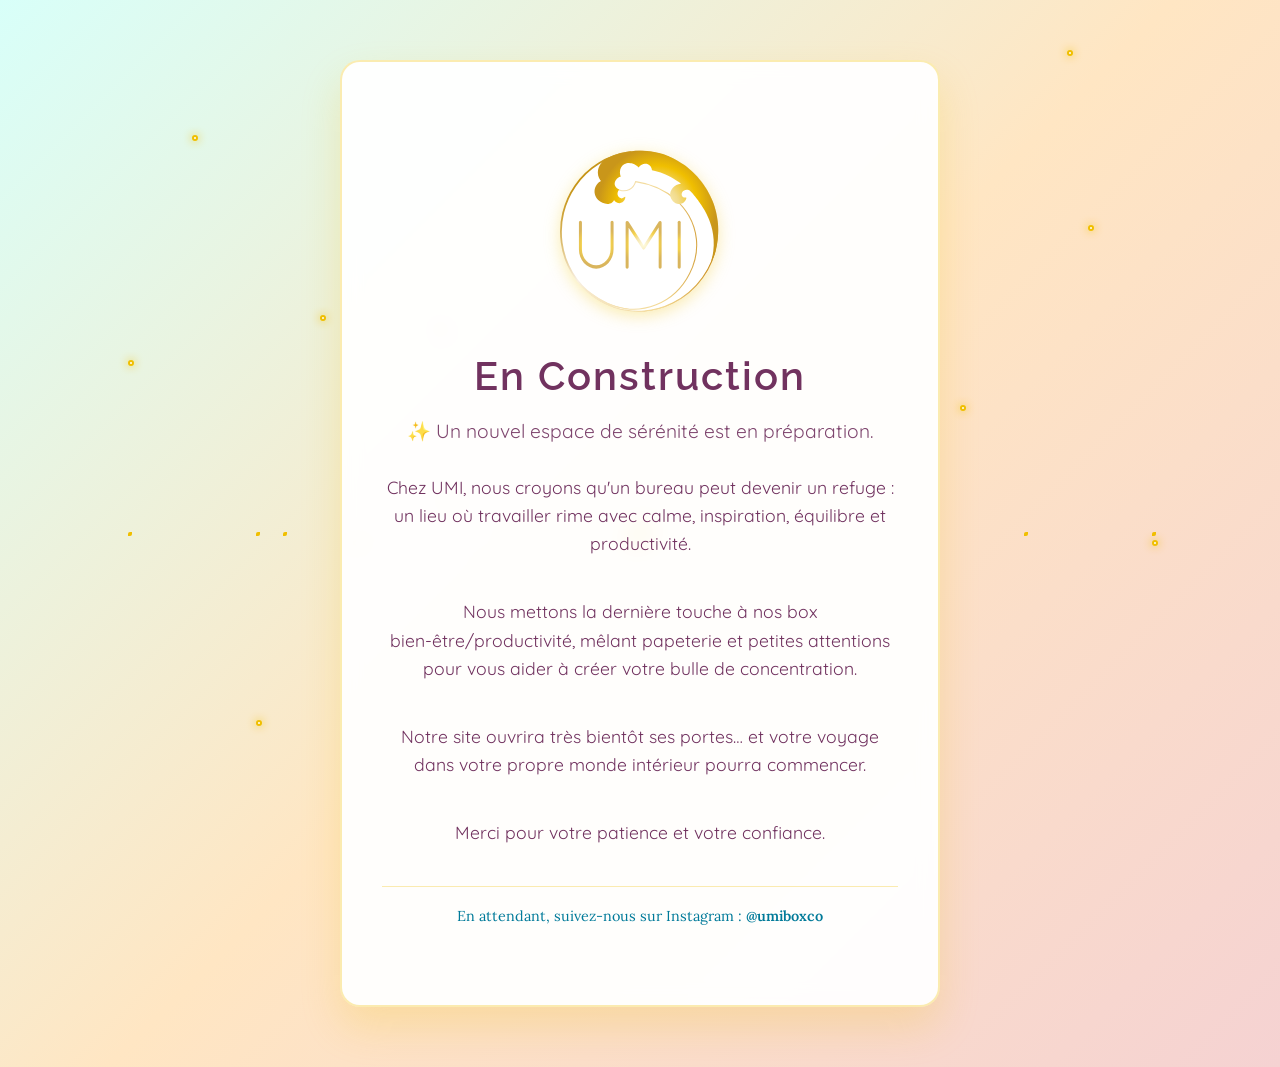
==== commit fcbb3e37: "update" ====
--- a/index.html
+++ b/index.html
@@ -236,6 +236,16 @@
 			margin-top: 30px;
 			padding-top: 20px;
 			border-top: 1px solid rgba(240, 191, 0, 0.3);
+		}
+
+		.contact-info a {
+			color: inherit;
+			text-decoration: none;
+			font-weight: 600;
+		}
+
+		.contact-info a:hover {
+			text-decoration: underline;
 		}
 
 		@media (max-width: 768px) {
@@ -320,7 +330,7 @@
 		<div class="contact-info">
 			<p>
 				En attendant, suivez-nous sur Instagram :
-				<strong>@umiboxco</strong>
+				<a href="https://www.instagram.com/umiboxco/" target="_blank" rel="noopener noreferrer">@umiboxco</a>
 			</p>
 		</div>
 	</div>
